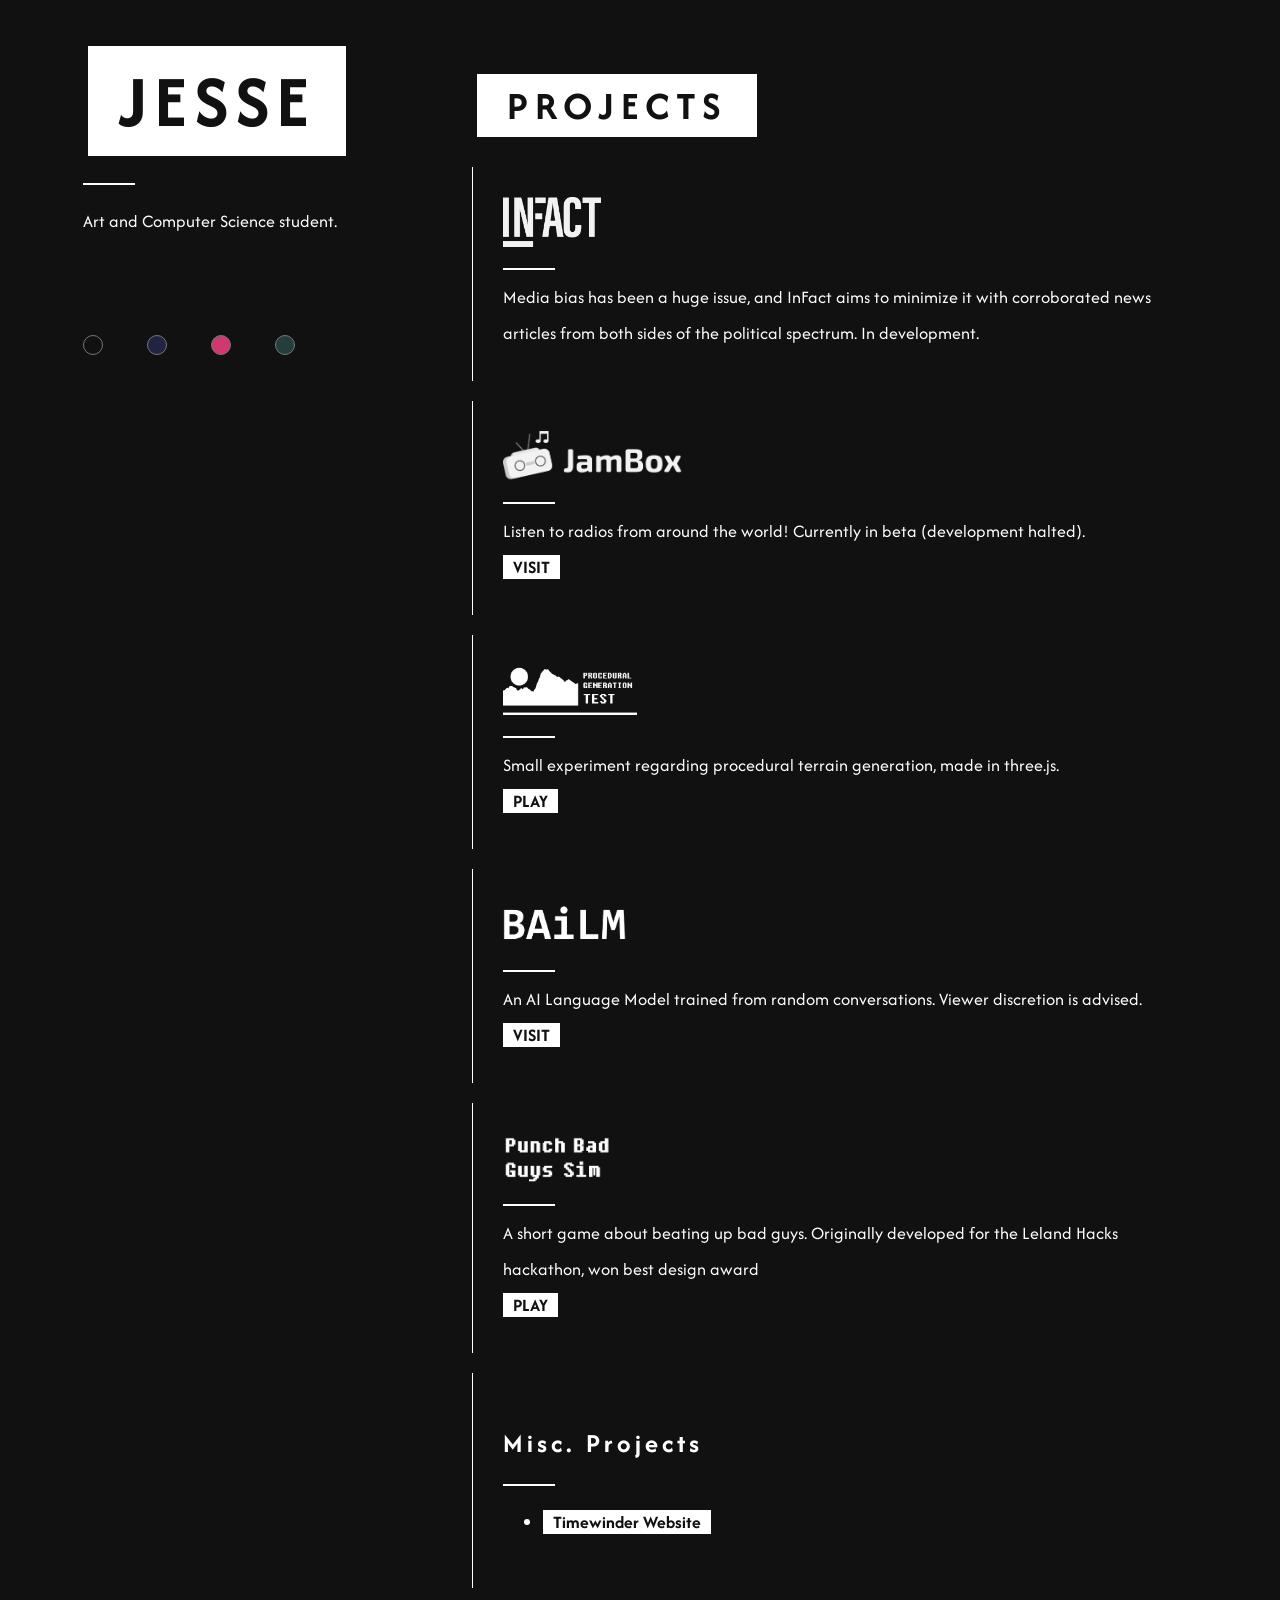
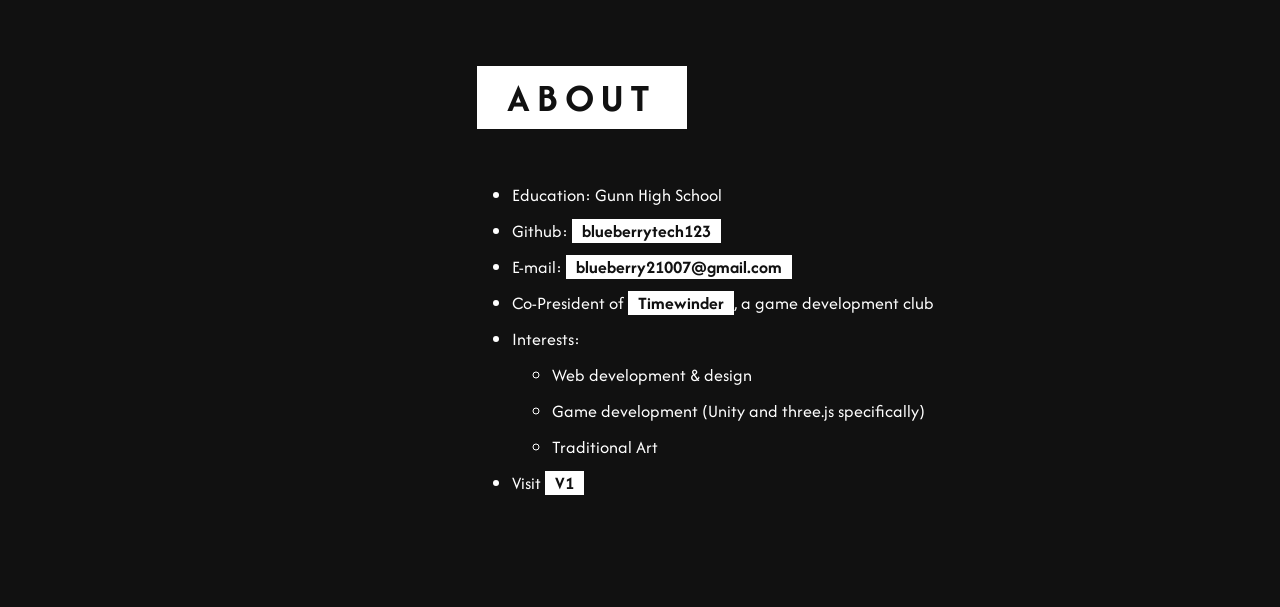
==== index.html @ 68f99f69 "Initial Commit" ====
<!DOCTYPE html>
<html lang="en">
<head>
    <meta charset="UTF-8">
    <meta name="viewport" content="width=device-width, initial-scale=1.0">
    <title>Jesse.</title>

    <link rel="stylesheet" href="style.css">
    <script src="main.js"></script>
</head>
<body>
    <div id="name-and-shit">
        <span class="highlighted header">JESSE</span><br><br>
        <hr class="short-hr">
        <p>Art and Computer Science student.</p>
        <br><br>
        <button class="theme-btn" 
            style="background: #111;"
            onclick="changeTheme('#111', '#fff')"></button>
        <button class="theme-btn" 
            style="background: #212342;"
            onclick="changeTheme('#212342', '#ffcf33')"></button>
        <button class="theme-btn" 
            style="background: #d13870;"
            onclick="changeTheme('#d13870', '#fff')"></button>
        <button class="theme-btn" 
            style="background: #253d3c;"
            onclick="changeTheme('#253d3c', '#ffb8d2')"></button>
    </div>
    <div id="content">
        <span id="projects" class="highlighted header2">PROJECTS</span><br><br>

        <div class="project">
            <div class="tint"><img src="infact.png"></div>
            <hr class="short-hr">
            <span>Media bias has been a huge issue, and InFact aims to minimize it with corroborated news articles from both sides of the political spectrum. In development.</span>

            <!-- <br><a href="https://jambox.onrender.com">VISIT</a> -->
        </div>
        <div class="project">
            <div class="tint"><img src="jambox.png"></div>
            <hr class="short-hr">
            <span>Listen to radios from around the world! Currently in beta (development halted).</span>

            <br><a href="https://jambox.onrender.com">VISIT</a>
        </div>
        <div class="project">
            <div class="tint"><img src="procedural.png"></div>
            <hr class="short-hr">
            <span>Small experiment regarding procedural terrain generation, made in three.js.</span>

            <br><a href="https://jessewithoutani.github.io/procedural-generation-test/">PLAY</a>
        </div>
        <div class="project">
            <div class="tint"><img src="bailm.png"></div>
            <hr class="short-hr">
            <span>An AI Language Model trained from random conversations. Viewer discretion is advised.</span>

            <br><a href="https://bailm.onrender.com">VISIT</a>
        </div>
        <div class="project">
            <div class="tint"><img src="pbgs.png"></div>
            <hr class="short-hr">
            <span>A short game about beating up bad guys. Originally developed for the Leland Hacks hackathon, won best design award</span>

            <br><a href="https://blueberrytech123.github.io/pbgs">PLAY</a>
        </div>

        <div class="project">
            <h2>Misc. Projects</h2>
            <hr class="short-hr">
            <ul>
                <li><a href="https://timewinder.github.io">Timewinder Website</a></li>
            </ul>
        </div>

        <br><br>
        <span id="about" class="highlighted header2">ABOUT</span><br><br>
        <ul>
            <li>Education: Gunn High School</li>
            <li>Github: <a href="https://github.com/BlueberryTech123">blueberrytech123</a></li>
            <li>E-mail: <a href="mailto:blueberry21007@gmail.com">blueberry21007@gmail.com</a></li>
            <li>Co-President of <a href="https://timewinder.github.io">Timewinder</a>, a game development club</li>
            <li>
                Interests:
                <ul>
                    <li>Web development & design</li>
                    <li>Game development (Unity and three.js specifically)</li>
                    <li>Traditional Art</li>
                </ul>
            </li>
            <li>Visit <a href="/V1">V1</a></li>
        </ul>
    </div>
</body>
</html>
---- style.css ----
@import url('https://fonts.googleapis.com/css2?family=Afacad:ital,wght@0,400;0,700;1,400;1,700&display=swap');

:root {
    --background-color: #111;
    --foreground-color: #fff;
}

body {
    background-color: var(--background-color);
    color: var(--foreground-color);
    font-family: "Afacad";
    font-size: 18px;
    padding: 10px;
    transition: 400ms;
    line-height: 2em;
}
h1, h2, h3, h4, h5, h6 {
    letter-spacing: 4px;
}
hr {
    border: 1px solid var(--foreground-color);
}
a {
    background: var(--foreground-color);
    color: var(--background-color);
    padding: 0px 10px 0px 10px;
    font-weight: bold;
    text-decoration: none !important;
    transition: 180ms;
}
a:hover {
    letter-spacing: 5px;
}

.short-hr {
    width: 50px;
    margin-left: 0;
}

.header, .header2 {
    font-size: 75px;
    font-weight: bold;
    letter-spacing: 7px;
    padding: 5px 30px 5px 30px;
    margin: 5px;
}
.header2 {
    font-size: 40px;
}
.highlighted {
    background: var(--foreground-color);
    color: var(--background-color);
}

.theme-btn {
    width: 20px;
    height: 20px;
    border-radius: 100%;
    border: 1px solid #777;
    margin-right: 40px;
    cursor: pointer;
    transition: 180ms;
}
.theme-btn:hover {
    transform: scale(120%);
}
.project {
    border-left: 1px solid var(--foreground-color);
    padding: 30px;
    margin-bottom: 20px;
}
.project img {
    height: 50px;
}
.tint::before {
    background: var(--foreground-color);
}

#name-and-shit {
    position: fixed;
    box-sizing: border-box;
    width: 30vw;
    height: 100vh;
    padding: 65px;
}
#content {
    padding: 70px;
    margin-left: 30vw;
}
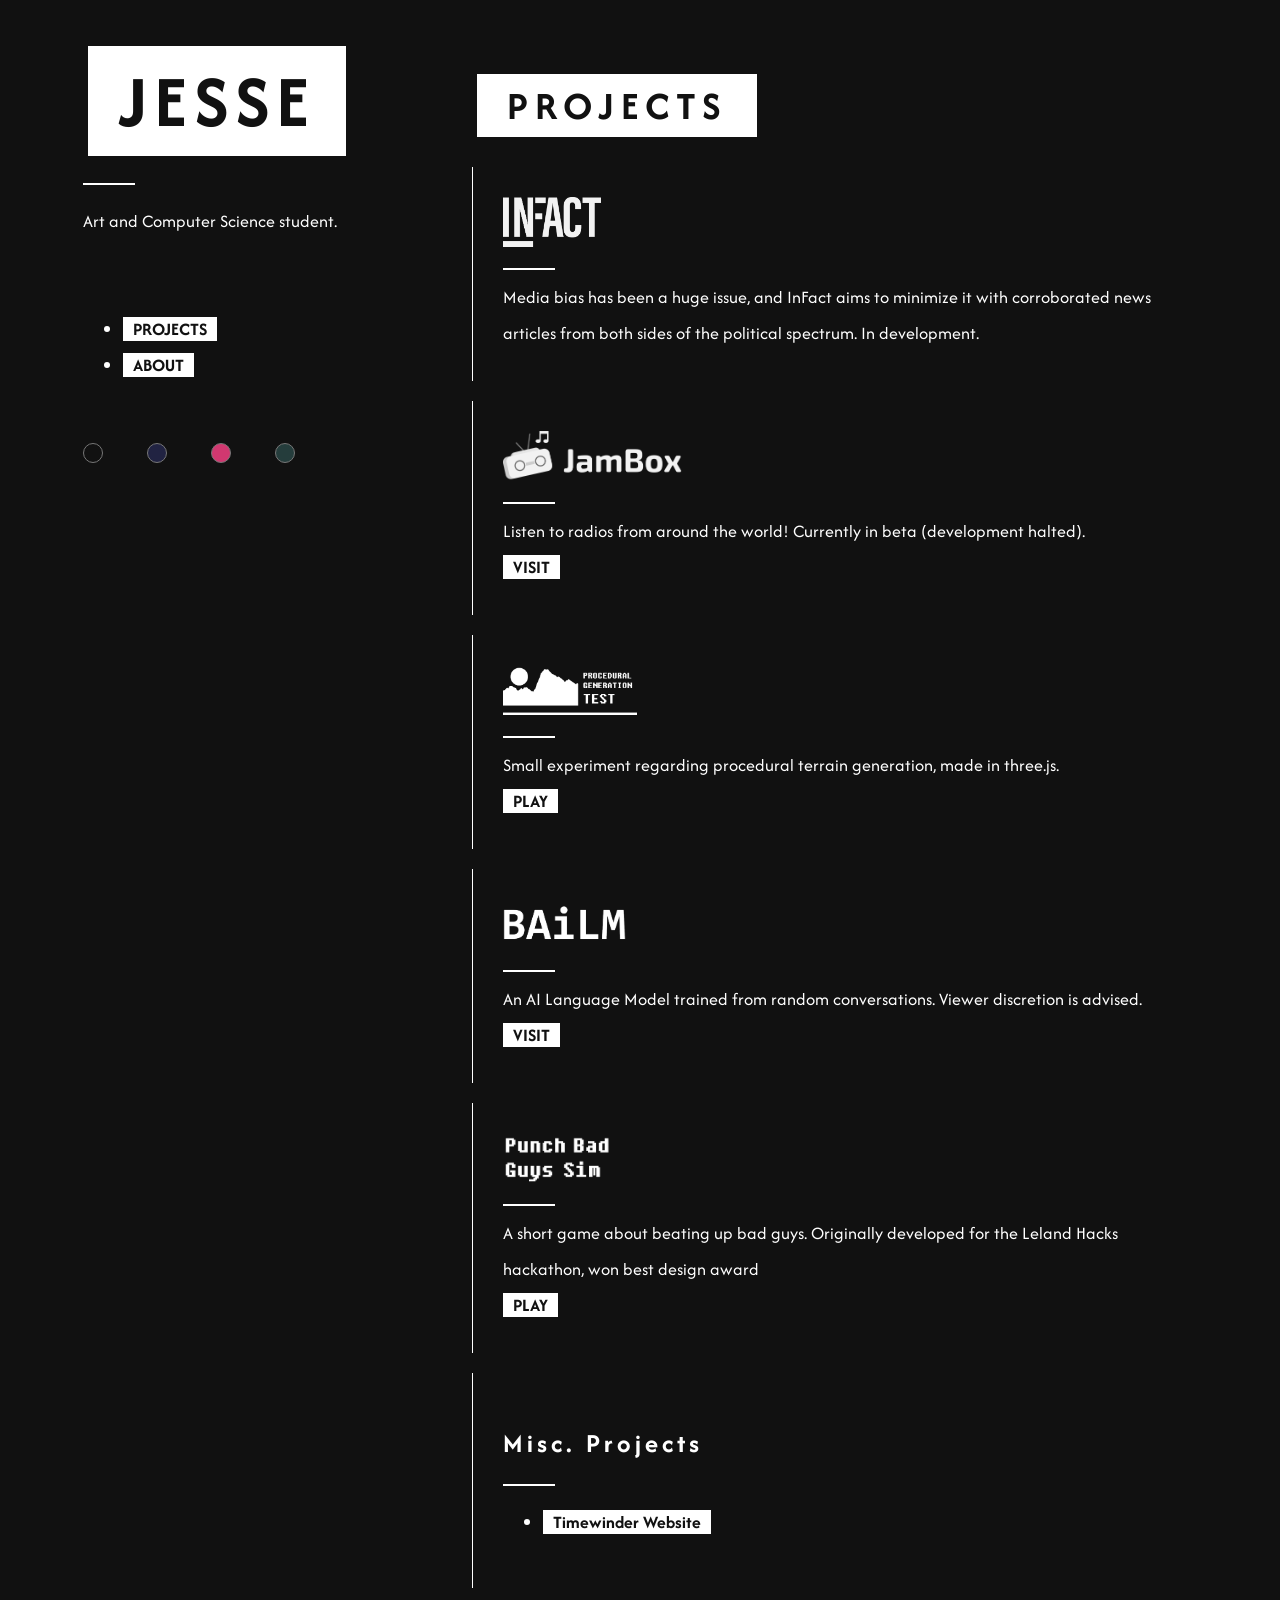
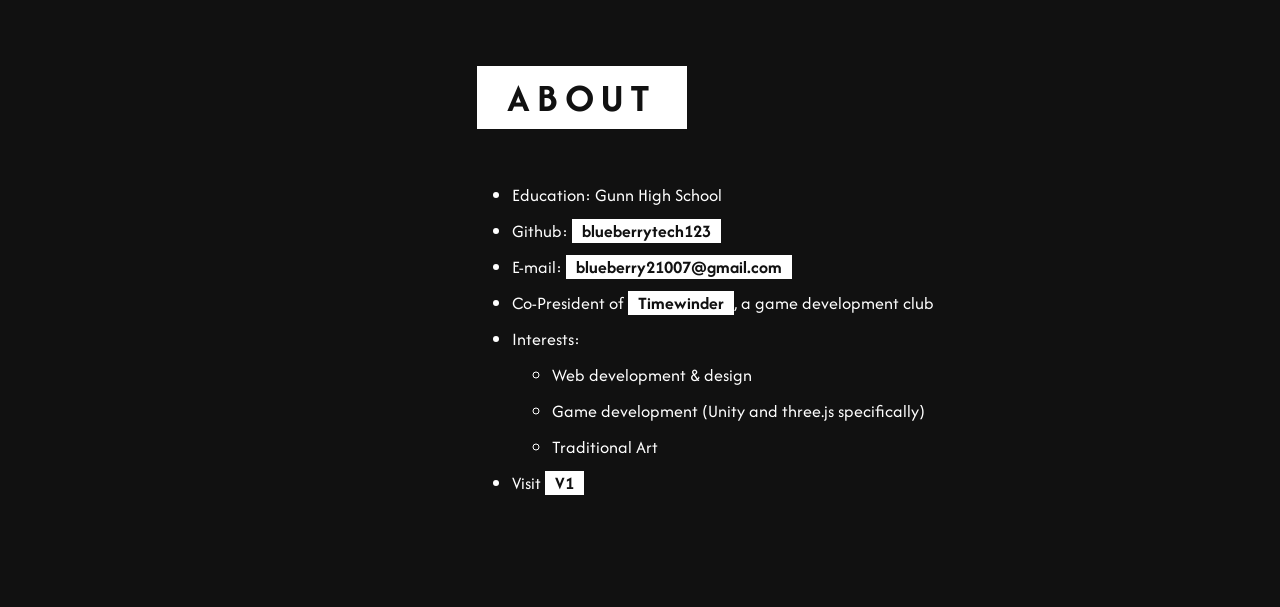
==== commit 4a514991: "Added buttons for easy navigation" ====
--- a/index.html
+++ b/index.html
@@ -13,7 +13,12 @@
         <span class="highlighted header">JESSE</span><br><br>
         <hr class="short-hr">
         <p>Art and Computer Science student.</p>
-        <br><br>
+        <br>
+        <ul>
+            <li><a href="#projects">PROJECTS</a></li>
+            <li><a href="#about">ABOUT</a></li>
+        </ul>
+        <br>
         <button class="theme-btn" 
             style="background: #111;"
             onclick="changeTheme('#111', '#fff')"></button>
--- a/style.css
+++ b/style.css
@@ -13,6 +13,7 @@
     padding: 10px;
     transition: 400ms;
     line-height: 2em;
+    scroll-behavior: smooth !important;
 }
 h1, h2, h3, h4, h5, h6 {
     letter-spacing: 4px;
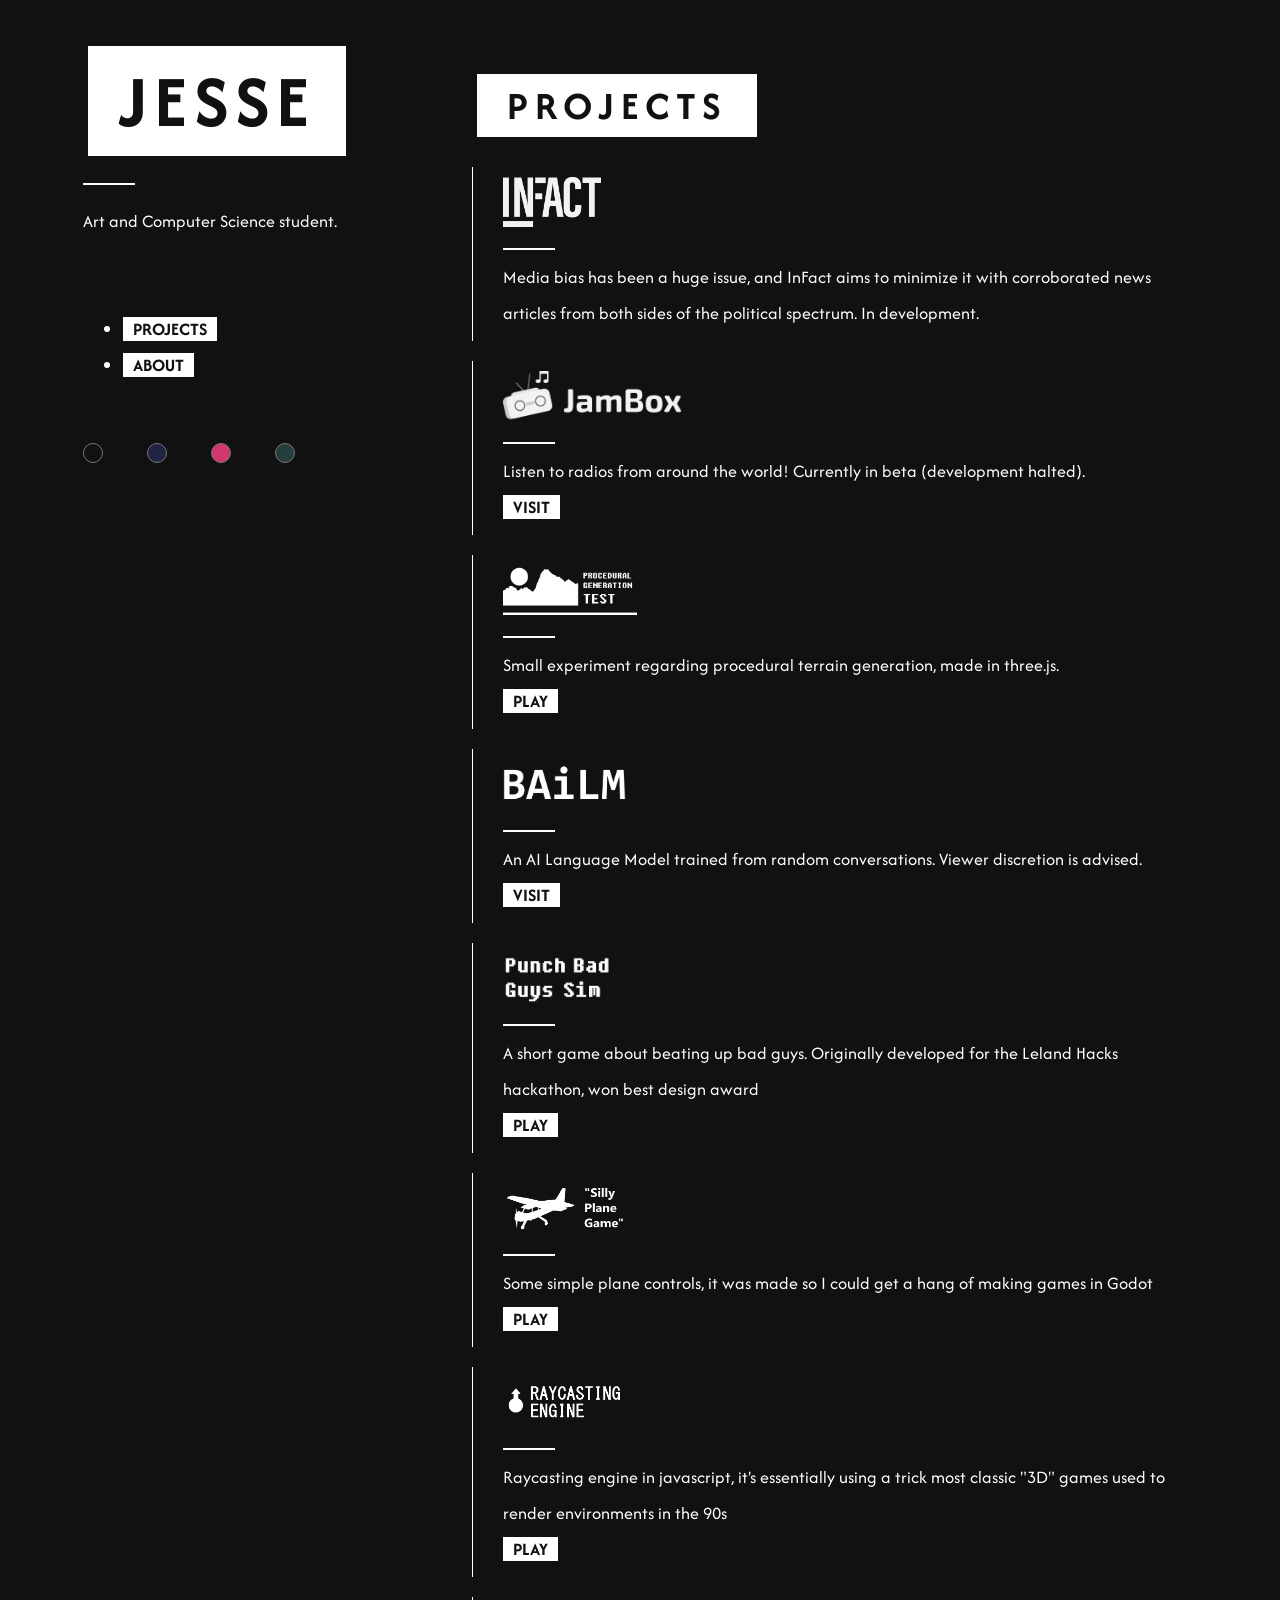
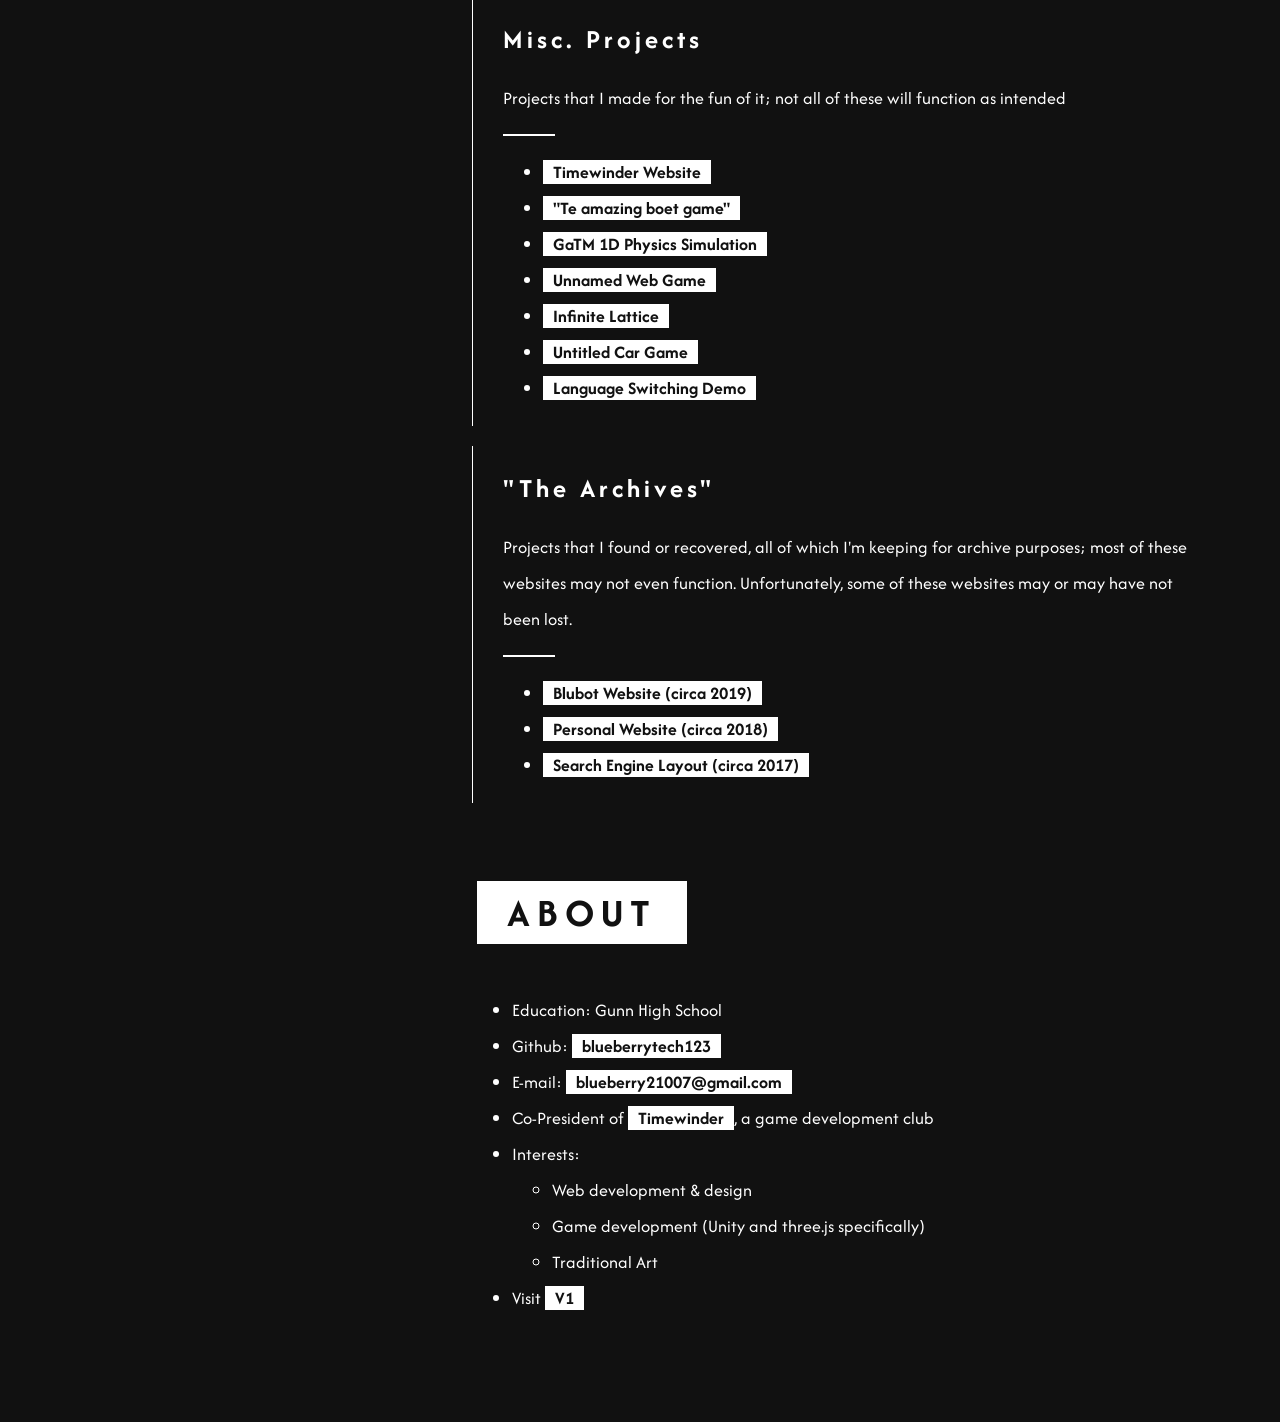
==== commit 44f03403: "added more content lol" ====
--- a/index.html
+++ b/index.html
@@ -72,10 +72,44 @@
         </div>
 
         <div class="project">
+            <div class="tint"><img src="spg.png"></div>
+            <hr class="short-hr">
+            <span>Some simple plane controls, it was made so I could get a hang of making games in Godot</span>
+
+            <br><a href="https://justaduck68.itch.io/silly-plane-game">PLAY</a>
+        </div>
+        
+        <div class="project">
+            <div class="tint"><img src="raycasting.png"></div>
+            <hr class="short-hr">
+            <span>Raycasting engine in javascript, it's essentially using a trick most classic "3D" games used to render environments in the 90s</span>
+
+            <br><a href="https://jessewithoutani.github.io/raycasting-demo/">PLAY</a>
+        </div>
+
+        <div class="project-2">
             <h2>Misc. Projects</h2>
+            <p>Projects that I made for the fun of it; not all of these will function as intended</p>
             <hr class="short-hr">
             <ul>
                 <li><a href="https://timewinder.github.io">Timewinder Website</a></li>
+                <li><a href="https://timewinder.github.io/ed2024/">"Te amazing boet game"</a></li>
+                <li><a href="https://jessewithoutani.github.io/gatm-simulation/">GaTM 1D Physics Simulation</a></li>
+                <li><a href="https://blueberrytech123.github.io/goofy-ahh-space-game">Unnamed Web Game</a></li>
+                <li><a href="https://jessewithoutani.github.io/infinite-lattice-test">Infinite Lattice</a></li>
+                <li><a href="https://jessewithoutani.github.io/untitled-car-game">Untitled Car Game</a></li>
+                <li><a href="https://blueberrytech123.github.io/language-switch-demo/">Language Switching Demo</a></li>
+            </ul>
+        </div>
+        <div class="project-2">
+            <h2>"The Archives"</h2>
+            <p>Projects that I found or recovered, all of which I'm keeping for archive purposes; most of these websites may not even function. Unfortunately, some of these websites may or may have not been lost.</p>
+            <hr class="short-hr">
+            <ul>
+                <li><a href="https://blueberrytech123.github.io/blubot/">Blubot Website (circa 2019)</a></li>
+
+                <li><a href="https://jessewithoutani-archives.github.io/personal-website">Personal Website (circa 2018)</a></li>
+                <li><a href="https://jessewithoutani-archives.github.io/searchen-lay">Search Engine Layout (circa 2017)</a></li>
             </ul>
         </div>
 
--- a/style.css
+++ b/style.css
@@ -67,7 +67,14 @@
 }
 .project {
     border-left: 1px solid var(--foreground-color);
-    padding: 30px;
+    padding: 10px;
+    padding-left: 30px;
+    margin-bottom: 20px;
+}
+.project-2 {
+    border-left: 1px solid var(--foreground-color);
+    padding: 2px;
+    padding-left: 30px;
     margin-bottom: 20px;
 }
 .project img {
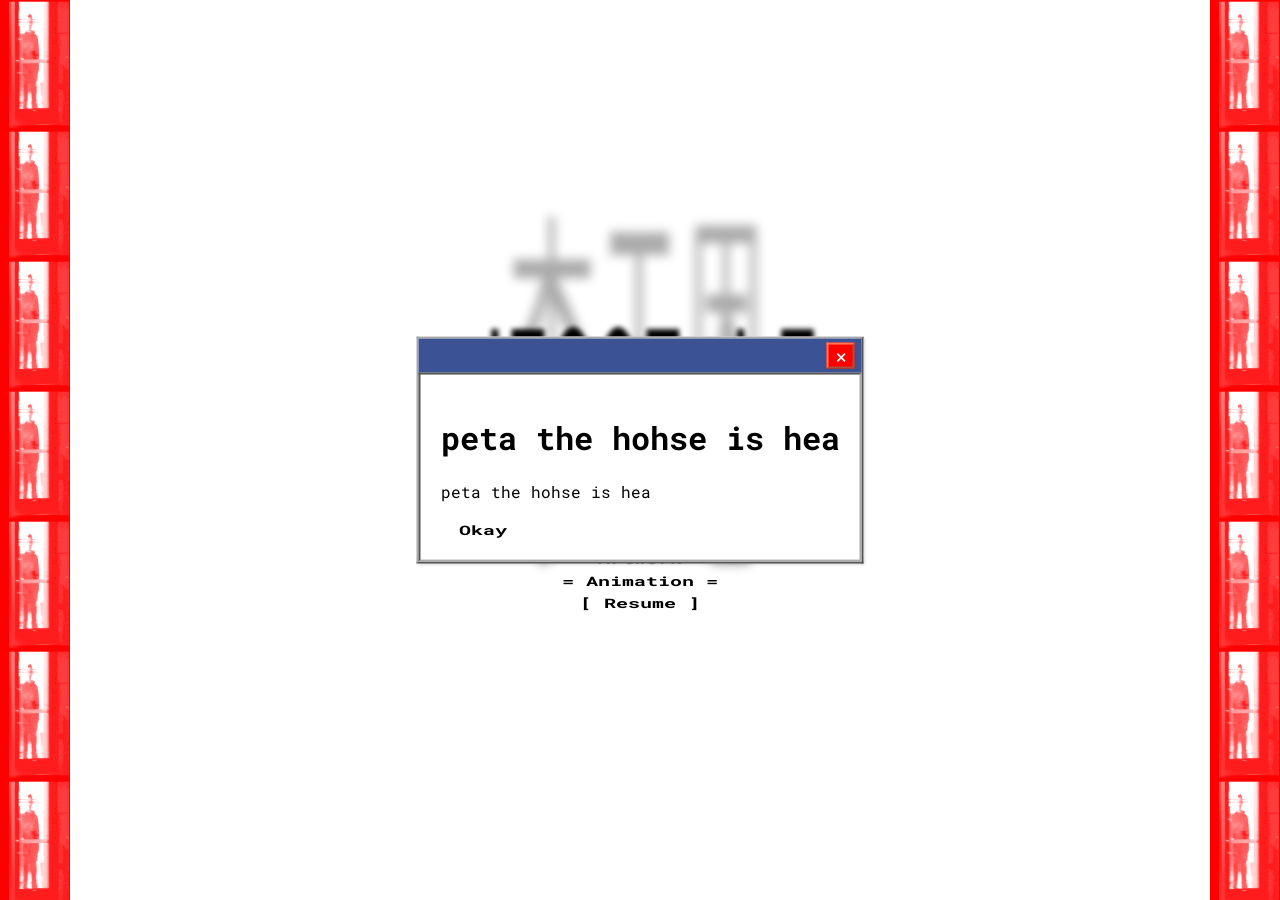
==== commit c97642e0: "Initial commit" ====
--- a/index.html
+++ b/index.html
@@ -3,133 +3,44 @@
 <head>
     <meta charset="UTF-8">
     <meta name="viewport" content="width=device-width, initial-scale=1.0">
-    <title>Jesse.</title>
+    <title>JESSE LI</title>
 
     <link rel="stylesheet" href="style.css">
-    <script src="main.js"></script>
 </head>
 <body>
-    <div id="name-and-shit">
-        <span class="highlighted header">JESSE</span><br><br>
-        <hr class="short-hr">
-        <p>Art and Computer Science student.</p>
-        <br>
-        <ul>
-            <li><a href="#projects">PROJECTS</a></li>
-            <li><a href="#about">ABOUT</a></li>
-        </ul>
-        <br>
-        <button class="theme-btn" 
-            style="background: #111;"
-            onclick="changeTheme('#111', '#fff')"></button>
-        <button class="theme-btn" 
-            style="background: #212342;"
-            onclick="changeTheme('#212342', '#ffcf33')"></button>
-        <button class="theme-btn" 
-            style="background: #d13870;"
-            onclick="changeTheme('#d13870', '#fff')"></button>
-        <button class="theme-btn" 
-            style="background: #253d3c;"
-            onclick="changeTheme('#253d3c', '#ffb8d2')"></button>
+    <div id="transition"></div>
+    <div id="left-marquee"></div>
+    <div id="right-marquee"></div>
+    <div class="dead-center">
+        <center>
+            <span id="title">
+                JESSE LI
+            </span>
+            <span id="title-back">
+                李天恩
+            </span>
+
+            <button><a href="webdev.html">~ Web Development ~</a></button>
+            <br>
+            <button><a href="games.html">&gt; Games &lt;</a></button>
+            <br>
+            <button><a href="#">- Artwork -</a></button>
+            <br>
+            <button><a href="animation.html">= Animation =</a></button>
+            <br>
+            <button><a href="#">[ Resume ]</a></button>
+        </center>
     </div>
-    <div id="content">
-        <span id="projects" class="highlighted header2">PROJECTS</span><br><br>
 
-        <div class="project">
-            <div class="tint"><img src="infact.png"></div>
-            <hr class="short-hr">
-            <span>Media bias has been a huge issue, and InFact aims to minimize it with corroborated news articles from both sides of the political spectrum. In development.</span>
-
-            <!-- <br><a href="https://jambox.onrender.com">VISIT</a> -->
+    <div class="dead-center window">
+        <div class="window-header">
+            <button>&times;</button>
         </div>
-        <div class="project">
-            <div class="tint"><img src="jambox.png"></div>
-            <hr class="short-hr">
-            <span>Listen to radios from around the world! Currently in beta (development halted).</span>
-
-            <br><a href="https://jambox.onrender.com">VISIT</a>
+        <div class="window-content">
+            <h1>peta the hohse is hea</h1>
+            <p>peta the hohse is hea</p>
+            <button>Okay</button>
         </div>
-        <div class="project">
-            <div class="tint"><img src="procedural.png"></div>
-            <hr class="short-hr">
-            <span>Small experiment regarding procedural terrain generation, made in three.js.</span>
-
-            <br><a href="https://jessewithoutani.github.io/procedural-generation-test/">PLAY</a>
-        </div>
-        <div class="project">
-            <div class="tint"><img src="bailm.png"></div>
-            <hr class="short-hr">
-            <span>An AI Language Model trained from random conversations. Viewer discretion is advised.</span>
-
-            <br><a href="https://bailm.onrender.com">VISIT</a>
-        </div>
-        <div class="project">
-            <div class="tint"><img src="pbgs.png"></div>
-            <hr class="short-hr">
-            <span>A short game about beating up bad guys. Originally developed for the Leland Hacks hackathon, won best design award</span>
-
-            <br><a href="https://blueberrytech123.github.io/pbgs">PLAY</a>
-        </div>
-
-        <div class="project">
-            <div class="tint"><img src="spg.png"></div>
-            <hr class="short-hr">
-            <span>Some simple plane controls, it was made so I could get a hang of making games in Godot</span>
-
-            <br><a href="https://justaduck68.itch.io/silly-plane-game">PLAY</a>
-        </div>
-        
-        <div class="project">
-            <div class="tint"><img src="raycasting.png"></div>
-            <hr class="short-hr">
-            <span>Raycasting engine in javascript, it's essentially using a trick most classic "3D" games used to render environments in the 90s</span>
-
-            <br><a href="https://jessewithoutani.github.io/raycasting-demo/">PLAY</a>
-        </div>
-
-        <div class="project-2">
-            <h2>Misc. Projects</h2>
-            <p>Projects that I made for the fun of it; not all of these will function as intended</p>
-            <hr class="short-hr">
-            <ul>
-                <li><a href="https://timewinder.github.io">Timewinder Website</a></li>
-                <li><a href="https://timewinder.github.io/ed2024/">"Te amazing boet game"</a></li>
-                <li><a href="https://jessewithoutani.github.io/gatm-simulation/">GaTM 1D Physics Simulation</a></li>
-                <li><a href="https://blueberrytech123.github.io/goofy-ahh-space-game">Unnamed Web Game</a></li>
-                <li><a href="https://jessewithoutani.github.io/infinite-lattice-test">Infinite Lattice</a></li>
-                <li><a href="https://jessewithoutani.github.io/untitled-car-game">Untitled Car Game</a></li>
-                <li><a href="https://blueberrytech123.github.io/language-switch-demo/">Language Switching Demo</a></li>
-            </ul>
-        </div>
-        <div class="project-2">
-            <h2>"The Archives"</h2>
-            <p>Projects that I found or recovered, all of which I'm keeping for archive purposes; most of these websites may not even function. Unfortunately, some of these websites may or may have not been lost.</p>
-            <hr class="short-hr">
-            <ul>
-                <li><a href="https://blueberrytech123.github.io/blubot/">Blubot Website (circa 2019)</a></li>
-
-                <li><a href="https://jessewithoutani-archives.github.io/personal-website">Personal Website (circa 2018)</a></li>
-                <li><a href="https://jessewithoutani-archives.github.io/searchen-lay">Search Engine Layout (circa 2017)</a></li>
-            </ul>
-        </div>
-
-        <br><br>
-        <span id="about" class="highlighted header2">ABOUT</span><br><br>
-        <ul>
-            <li>Education: Gunn High School</li>
-            <li>Github: <a href="https://github.com/BlueberryTech123">blueberrytech123</a></li>
-            <li>E-mail: <a href="mailto:blueberry21007@gmail.com">blueberry21007@gmail.com</a></li>
-            <li>Co-President of <a href="https://timewinder.github.io">Timewinder</a>, a game development club</li>
-            <li>
-                Interests:
-                <ul>
-                    <li>Web development & design</li>
-                    <li>Game development (Unity and three.js specifically)</li>
-                    <li>Traditional Art</li>
-                </ul>
-            </li>
-            <li>Visit <a href="/V1">V1</a></li>
-        </ul>
     </div>
 </body>
 </html>
--- a/style.css
+++ b/style.css
@@ -1,97 +1,163 @@
-@import url('https://fonts.googleapis.com/css2?family=Afacad:ital,wght@0,400;0,700;1,400;1,700&display=swap');
+@import url('https://fonts.googleapis.com/css2?family=Roboto+Mono:ital,wght@0,100..700;1,100..700&display=swap');
 
-:root {
-    --background-color: #111;
-    --foreground-color: #fff;
+body {
+    font-family: "Roboto Mono";
 }
 
-body {
-    background-color: var(--background-color);
-    color: var(--foreground-color);
-    font-family: "Afacad";
-    font-size: 18px;
-    padding: 10px;
-    transition: 400ms;
-    line-height: 2em;
-    scroll-behavior: smooth !important;
+button a {
+    color: inherit;
+    text-decoration: inherit;
 }
-h1, h2, h3, h4, h5, h6 {
-    letter-spacing: 4px;
-}
-hr {
-    border: 1px solid var(--foreground-color);
-}
-a {
-    background: var(--foreground-color);
-    color: var(--background-color);
-    padding: 0px 10px 0px 10px;
+button {
+    background: #ffffff05;
+    border: none;
+    font-family: inherit;
     font-weight: bold;
-    text-decoration: none !important;
+    letter-spacing: calc(0.75 * normal);
+    margin-left: 20px;
+    margin-right: 20px;
+
+    transform: scale(1.5, 1);
+
     transition: 180ms;
 }
-a:hover {
-    letter-spacing: 5px;
+button:hover {
+    background: #f00;
+    color: #fff;
+}
+.button-emphasized {
+    background: #f00;
+    color: #fff;
+}
+.button-emphasized:hover {
+    background: #00f;
 }
 
-.short-hr {
-    width: 50px;
-    margin-left: 0;
+.dead-center {
+    position: fixed;
+    left: 50vw;
+    top: 50vh;
+    transform: translate(-50%, -50%);
+    padding: 0px 50px 0px 50px;
 }
 
-.header, .header2 {
-    font-size: 75px;
-    font-weight: bold;
-    letter-spacing: 7px;
-    padding: 5px 30px 5px 30px;
-    margin: 5px;
-}
-.header2 {
-    font-size: 40px;
-}
-.highlighted {
-    background: var(--foreground-color);
-    color: var(--background-color);
+#transition {
+    position: fixed;
+    left: 0px;
+    top: 0px;
+    width: 100vw;
+    height: 100vh;
+    z-index: 5000;
+    background: #fff;
+    pointer-events: none;
+    animation: fade-out 0.85s;
+    opacity: 0;
 }
 
-.theme-btn {
-    width: 20px;
-    height: 20px;
-    border-radius: 100%;
-    border: 1px solid #777;
-    margin-right: 40px;
-    cursor: pointer;
-    transition: 180ms;
-}
-.theme-btn:hover {
-    transform: scale(120%);
-}
-.project {
-    border-left: 1px solid var(--foreground-color);
-    padding: 10px;
-    padding-left: 30px;
-    margin-bottom: 20px;
-}
-.project-2 {
-    border-left: 1px solid var(--foreground-color);
-    padding: 2px;
-    padding-left: 30px;
-    margin-bottom: 20px;
-}
-.project img {
-    height: 50px;
-}
-.tint::before {
-    background: var(--foreground-color);
+@keyframes fade-out {
+    from {
+        opacity: 1;
+        display: block;
+    }
+    to {
+        opacity: 0;
+        display: none;
+    }
 }
 
-#name-and-shit {
+#title, #title-back, .title-small, .title-small-back {
+    display: block;
+    font-size: 50px;
+    transform: scale(1.5, 4.3);
+    /* color: #00000032; */
+    color: transparent;
+    text-shadow: 0px 0px 2.3px black;
+    margin-top: 80px;
+    margin-bottom: 80px;
+    pointer-events: none;
+}
+#title-back {
+    text-shadow: 0px 0px 3px #00000055;
+    transform: scale(1.75, 7.3);
+    margin-top: -160px;
+}
+.title-small, .title-small-back {
+    transform: scale(1, 2);
+    /* font-weight: bold; */
+    margin-top: 15px;
+    margin-bottom: 15px;
+}
+.title-small-back {
+    text-shadow: 0px 0px 3px #00000055;
+    transform: scale(1.3, 3.2);
+    margin-top: -75px;
+}
+
+
+#left-marquee, #right-marquee {
     position: fixed;
-    box-sizing: border-box;
-    width: 30vw;
+    top: 0px;
     height: 100vh;
-    padding: 65px;
+    width: 70px;
+    background-image: url("me.png");
+    background-size: 70px 130px;
 }
-#content {
-    padding: 70px;
-    margin-left: 30vw;
+#left-marquee {
+    left: 0;
+    animation: 10.5s linear 0s infinite scrolling-up;
+}
+#right-marquee {
+    right: 0;
+    animation: 10.5s linear 0s infinite scrolling-down;
+}
+@keyframes scrolling-up {
+    from {
+        background-position-y: 130px;
+    }
+    to {
+        background-position-y: 0px;
+    }
+}
+@keyframes scrolling-down {
+    from {
+        background-position-y: 0px;
+    }
+    to {
+        background-position-y: 130px;
+    }
+}
+
+
+
+.window {
+    border: 2px outset #aaa;
+    background: #fff;
+    width: fit-content;
+    max-width: calc(100vw - 30px);
+    padding: 0px;
+    box-shadow: 1px 1px 3px #00000031;
+}
+.window-header {
+    background: #3b5394;
+    padding: 2px;
+    text-align: end;
+}
+.window-header button {
+    background: #f00;
+    color: #fff;
+    border: 2px outset #ff7755;
+    transform: scale(1, 1);
+    margin: 2px 5px 2px 5px;
+    font-size: 20px;
+    line-height: 20px;
+    font-weight: normal;
+    box-shadow: 1px 1px 3px #00000009;
+}
+.window-header button:active {
+    filter: brightness(70%);
+    border-style: inset;
+}
+.window-content {
+    border: 2px inset #aaa;
+    padding: 20px;
 }
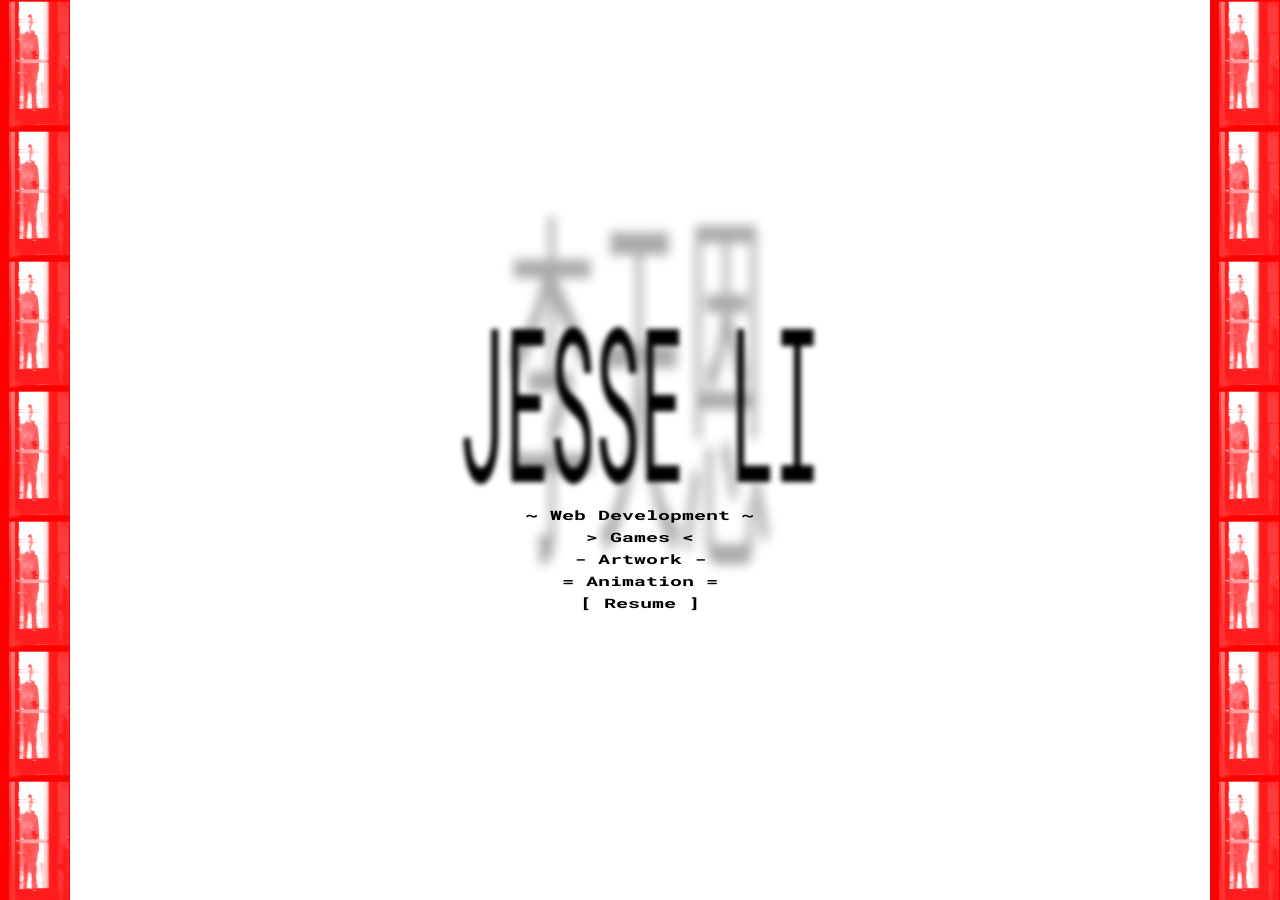
==== commit b585c9ff: "haaa" ====
--- a/index.html
+++ b/index.html
@@ -32,15 +32,22 @@
         </center>
     </div>
 
-    <div class="dead-center window">
+    <!-- <div class="dead-center window">
         <div class="window-header">
             <button>&times;</button>
         </div>
         <div class="window-content">
-            <h1>peta the hohse is hea</h1>
-            <p>peta the hohse is hea</p>
-            <button>Okay</button>
+            <h1>project name lol</h1>
+            <center>
+                <img class="project-thumbnail" src="./lilguy.png" />
+            </center>
+            <div class="project-description">
+                <p>This is a description heheheheheheheheheh blajbewifehiqwuhfiquwhfeiquhwfui</p>
+            </div>
+            <div class="project-links">
+                <button class="button-emphasized"><a href="#">[ Visit ]</a></button>
+            </div>
         </div>
-    </div>
+    </div> -->
 </body>
 </html>
--- a/style.css
+++ b/style.css
@@ -160,4 +160,21 @@
 .window-content {
     border: 2px inset #aaa;
     padding: 20px;
+    box-sizing: border-box;
+}
+.project-description {
+    width: calc(100% - 40px - 120px);
+    display: inline-block;
+
+    /* background: blue; */
+}
+.project-links {
+    text-align: right;
+    width: 120px;
+    display: inline-block;
+
+    /* background: lime; */
+}
+.project-thumbnail {
+    width: calc(100% - 67px);
 }
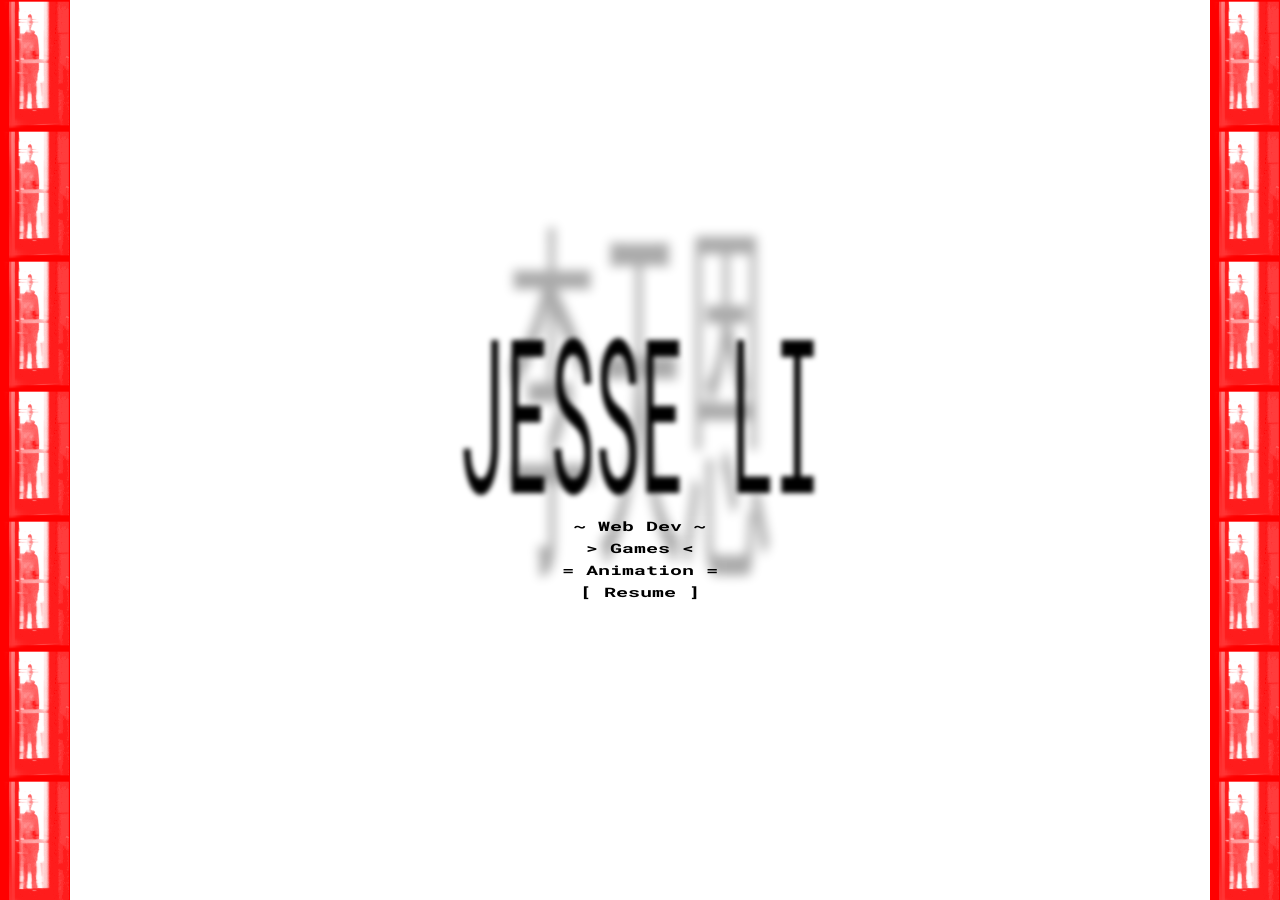
==== commit d85e0148: "aaaa" ====
--- a/index.html
+++ b/index.html
@@ -20,12 +20,12 @@
                 李天恩
             </span>
 
-            <button><a href="webdev.html">~ Web Development ~</a></button>
+            <button><a href="webdev.html">~ Web Dev ~</a></button>
             <br>
             <button><a href="games.html">&gt; Games &lt;</a></button>
             <br>
-            <button><a href="#">- Artwork -</a></button>
-            <br>
+            <!-- <button><a href="#">- Artwork -</a></button>
+            <br> -->
             <button><a href="animation.html">= Animation =</a></button>
             <br>
             <button><a href="#">[ Resume ]</a></button>
--- a/style.css
+++ b/style.css
@@ -87,6 +87,15 @@
     margin-top: 15px;
     margin-bottom: 15px;
 }
+.title-dinky {
+    /* background: green; */
+    display: block;
+    transform: scale(1, 0.5);
+    font-size: 30px;
+    font-weight: bold;
+    text-decoration: red wavy underline;
+}
+
 .title-small-back {
     text-shadow: 0px 0px 3px #00000055;
     transform: scale(1.3, 3.2);
@@ -177,4 +186,109 @@
 }
 .project-thumbnail {
     width: calc(100% - 67px);
+}
+
+
+.project-panel {
+    text-align: right;
+    border: 2px inset #777;
+    padding: 0px;
+    width: 500px;
+    max-width: calc(100vw - 30px);
+    margin: 5px 0px;
+    background-size: cover;
+    background-position: center;
+
+    background-image: url("thumbnails/games/walls95.png");
+}
+.project-panel-info {
+    box-sizing: border-box;
+    /* background: red; */
+    background: linear-gradient(to right, transparent, #fff calc(100% - 100px));
+    width: 100%;
+    /* max-width: 300px; */
+    padding-right: 25px;
+    padding-bottom: 15px;
+}
+.project-panel .title-dinky {
+    margin-bottom: -15px;
+}
+.project-tags {
+    display: inline-block;
+    text-align: inherit;
+    max-width: 70%;
+}
+.project-tag {
+    font-size: 10px;
+    display: inline-block;
+    background: #00f;
+    color: #fff;
+    padding: 1px 3px;
+}
+
+#project-description {
+    display: block;
+    text-align: left;
+    font-size: 12px;
+    /* background: red; */
+    /* border: 2px inset #eee; */
+    /* padding: 5px; */
+    width: 500px;
+    max-width: calc(100vw - 30px);
+}
+.slideshow {
+    display: block;
+    position: relative;
+    width: 500px;
+    max-width: calc(100vw - 30px);
+}
+.slideshow img {
+    width: 100%;
+}
+.slideshow-progress {
+    display: block;
+    position: absolute;
+    /* right: 0px; */
+    /* font-size: 12px;
+    background: #0000005d;
+    padding: 5px;
+    color: #fff; */
+    background: #f00;
+    color: #fff;
+    outline: 3px solid #fff;
+
+    font-size: 12px;
+    font-weight: bold;
+    letter-spacing: calc(0.75 * normal);
+    padding-left: 20px;
+    padding-right: 20px;
+
+    left: 50%;
+    bottom: 0px;
+    transform: translateX(-50%) scale(1.5, 1);
+}
+.left-button, .right-button {
+    position: absolute;
+    top: 50%;
+    transform: translateY(-50%) scale(1, 3.5);
+    margin: 0px;
+    background: #333;
+    color: #fff;
+    cursor: pointer;
+    /* outline: 1px solid #fff; */
+}
+.left-button {
+    left: -5px;
+}
+.right-button {
+    right: -5px;
+}
+.slideshow-image {
+    width: 500px;
+    max-width: calc(100%);
+    height: 300px;
+    background-size: contain;
+    background-position: center;
+    background-repeat: no-repeat;
+    background-color: #151515;
 }
